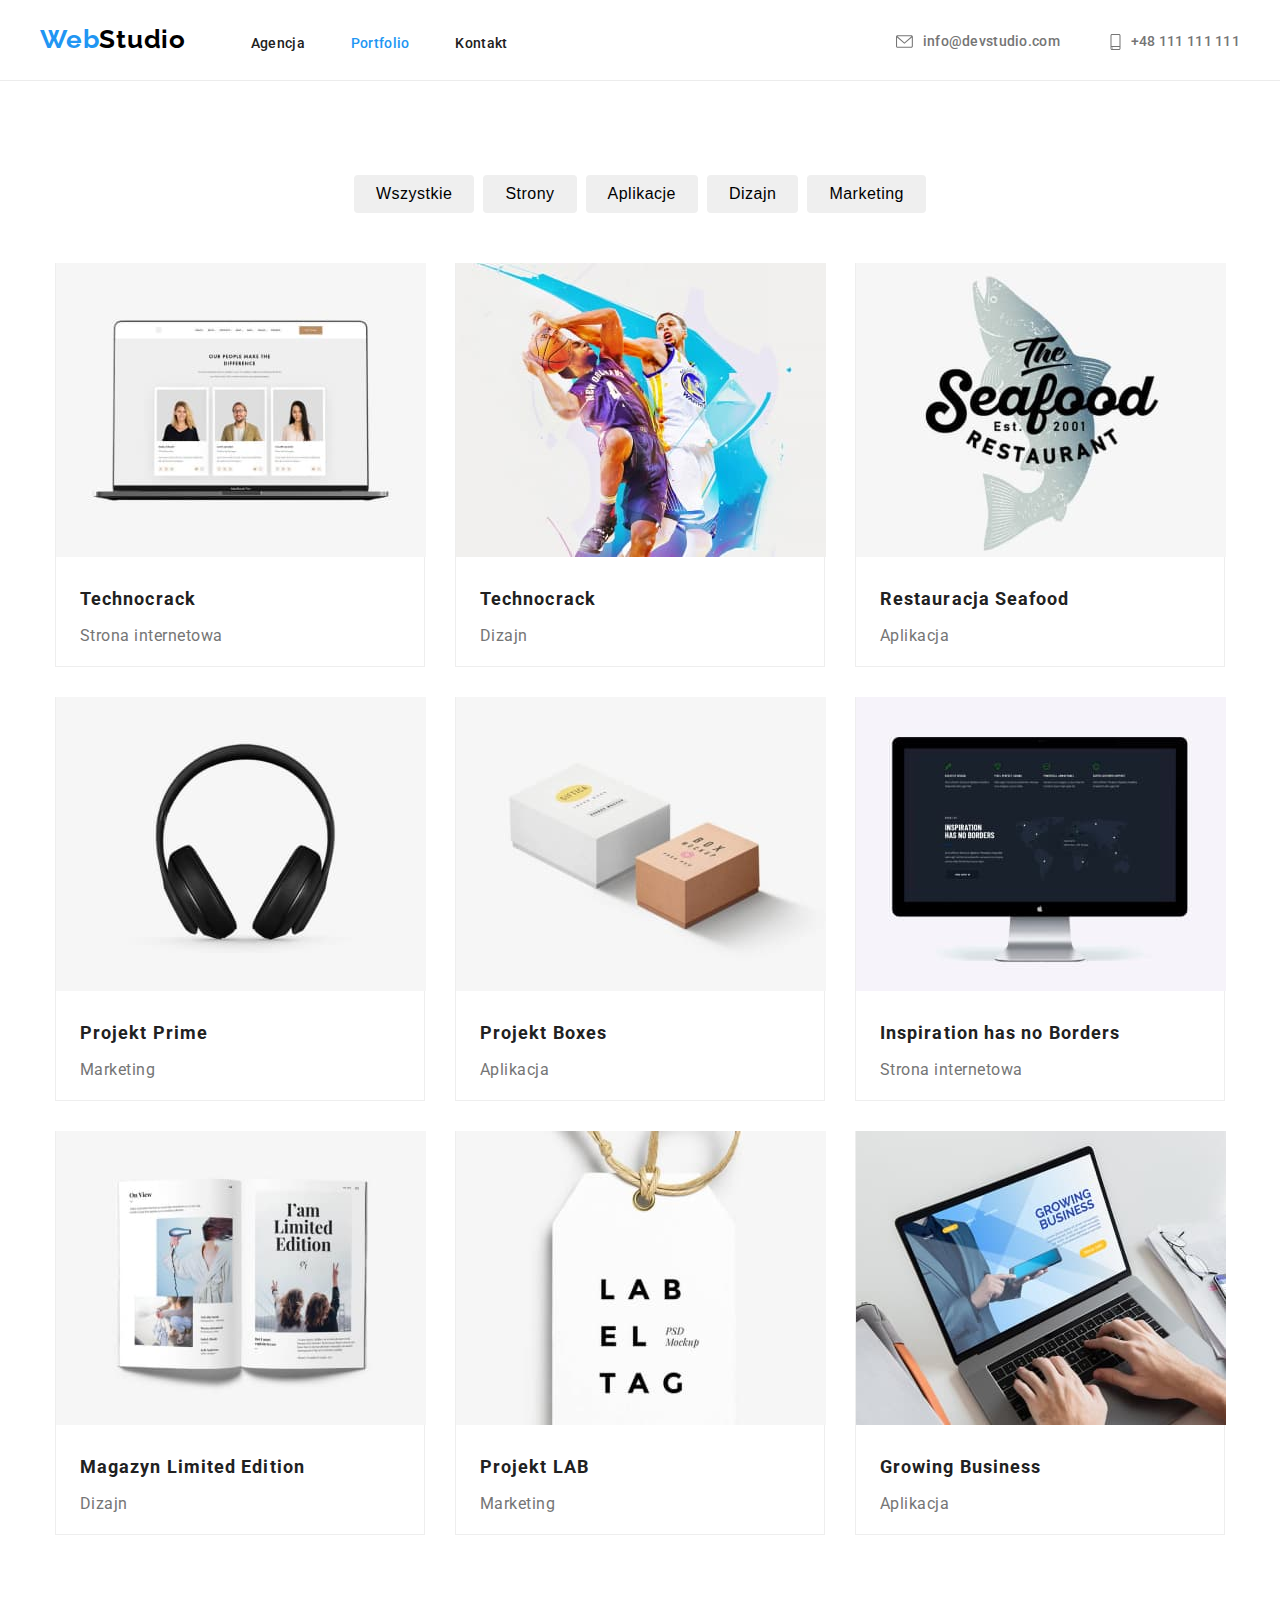
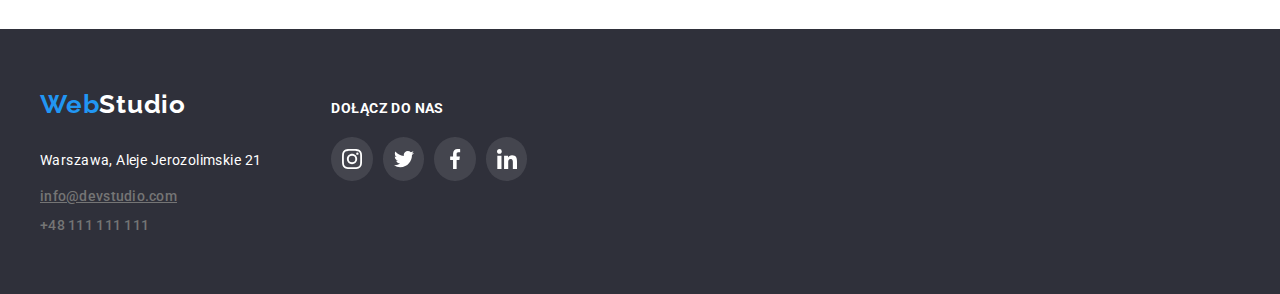
==== portfolio.html @ 8766a5df "cloned" ====
<!DOCTYPE html>
<html lang="en">
  <head>
    <meta charset="UTF-8" />
    <meta http-equiv="X-UA-Compatible" content="IE=edge" />
    <meta name="viewport" content="width=device-width, initial-scale=1.0" />
    <title>Portfolio</title>
    <link
      rel="stylesheet"
      href="https://cdnjs.cloudflare.com/ajax/libs/modern-normalize/1.1.0/modern-normalize.min.css"
      integrity="sha512-wpPYUAdjBVSE4KJnH1VR1HeZfpl1ub8YT/NKx4PuQ5NmX2tKuGu6U/JRp5y+Y8XG2tV+wKQpNHVUX03MfMFn9Q=="
      crossorigin="anonymous"
      referrerpolicy="no-referrer"
    />
    <link rel="preconnect" href="https://fonts.googleapis.com" />
    <link rel="preconnect" href="https://fonts.gstatic.com" crossorigin />
    <link
      href="https://fonts.googleapis.com/css2?family=Raleway:wght@700&family=Roboto:wght@400;500;700;900&display=swap"
      rel="stylesheet"
    />
    <link rel="stylesheet" href="CSS/styles.css" />
  </head>
  <body>
    <header class="container-header">
      <div class="class-header">
        <div class="logo">
          <a class="logo-studio-black" href="./index.html"
            ><span class="logo-web">Web</span>Studio</a
          >
        </div>
        <nav>
          <ul class="nav-container">
            <li class="nav-list">
              <a class="navigation-1" href="Agencja">Agencja</a>
            </li>
            <li class="nav-list">
              <a class="navigation-2" href="./portfolio.html">Portfolio</a>
            </li>
            <li class="nav-list">
              <a class="navigation-1" href="kontakt">Kontakt</a>
            </li>
          </ul>
        </nav>
        <ul class="contact-container">
          <li>
            <a class="mail-header" href="mailto:info@devstudio.com">
              <svg class="icon-header" width="17px" height="13px">
                <use
                  class="communicationiconsvg"
                  href="./images/icons.svg#icon-envelope"
                ></use>
              </svg>
              info@devstudio.com</a
            >
          </li>
          <li>
            <a class="phone" href="tel:+48111111111">
              <svg class="icon-header" width="11px" height="16px">
                <use
                  class="communicationiconsvg"
                  href="./images/icons.svg#icon-phone"
                ></use>
              </svg>
              +48 111 111 111</a
            >
          </li>
        </ul>
      </div>
    </header>
    <main>
      <!-- lista -->
      <section>
        <div class="portfolio">
          <ul class="menu">
            <li class="menu-list">
              <button type="button" class="portfolio-buttons">Wszystkie</button>
            </li>
            <li class="menu-list">
              <button type="button" class="portfolio-buttons">Strony</button>
            </li>
            <li class="menu-list">
              <button type="button" class="portfolio-buttons">Aplikacje</button>
            </li>
            <li class="menu-list">
              <button type="button" class="portfolio-buttons">Dizajn</button>
            </li>
            <li class="menu-list">
              <button type="button" class="portfolio-buttons">Marketing</button>
            </li>
          </ul>
        </div>
        <!-- galeria -->
        <div class="gallery-section">
          <ul class="gallery-main">
            <li>
              <div class="image-portfolio">
                <img
                  src="images/Portfolio/img1.jpg"
                  alt="Galeria portfolio - Technocrack"
                  width="370"
                  height="294"
                />
                <h3 class="gallery">Technocrack</h3>
                <p class="sub-gallery">Strona internetowa</p>
              </div>
            </li>
            <li>
              <div class="image-portfolio">
                <img
                  src="images/Portfolio/img2.jpg"
                  alt="Galeria portfolio - Grafika New Orlean vs Golden Star"
                  width="370"
                  height="294"
                />
                <h3 class="gallery">Technocrack</h3>
                <p class="sub-gallery">Dizajn</p>
              </div>
            </li>
            <li>
              <div class="image-portfolio">
                <img
                  src="images/Portfolio/img3.jpg"
                  alt="Galeria portfolio - Restauracja Seafood"
                  width="370"
                  height="294"
                />
                <h3 class="gallery">Restauracja Seafood</h3>
                <p class="sub-gallery">Aplikacja</p>
              </div>
            </li>
            <li>
              <div class="image-portfolio">
                <img
                  src="images/Portfolio/img4.jpg"
                  alt="Galeria portfolio - Projekt Prime"
                  width="370"
                  height="294"
                />
                <h3 class="gallery">Projekt Prime</h3>
                <p class="sub-gallery">Marketing</p>
              </div>
            </li>
            <li>
              <div class="image-portfolio">
                <img
                  src="images/Portfolio/img5.jpg"
                  alt="Galeria portfolio - Projekt Boxes"
                  width="370"
                  height="294"
                />
                <h3 class="gallery">Projekt Boxes</h3>
                <p class="sub-gallery">Aplikacja</p>
              </div>
            </li>
            <li>
              <div class="image-portfolio">
                <img
                  src="images/Portfolio/img6.jpg"
                  alt="Galeria portfolio - Inspiration has no Borders"
                  width="370"
                  height="294"
                />
                <h3 class="gallery">Inspiration has no Borders</h3>
                <p class="sub-gallery">Strona internetowa</p>
              </div>
            </li>
            <li>
              <div class="image-portfolio">
                <img
                  src="images/Portfolio/img7.jpg"
                  alt="Galeria portfolio - Magazyn Limited Edition"
                  width="370"
                  height="294"
                />
                <h3 class="gallery">Magazyn Limited Edition</h3>
                <p class="sub-gallery">Dizajn</p>
              </div>
            </li>
            <li>
              <div class="image-portfolio">
                <img
                  src="images/Portfolio/img8.jpg"
                  alt="Galeria portfolio - Projekt LAB"
                  width="370"
                  height="294"
                />
                <h3 class="gallery">Projekt LAB</h3>
                <p class="sub-gallery">Marketing</p>
              </div>
            </li>
            <li>
              <div class="image-portfolio">
                <img
                  src="images/Portfolio/img9.jpg"
                  alt="Galeria portfolio - Growing Business"
                  width="370"
                  height="294"
                />
                <h3 class="gallery">Growing Business</h3>
                <p class="sub-gallery">Aplikacja</p>
              </div>
            </li>
          </ul>
        </div>
      </section>
    </main>
    <footer class="section-footer">
      <section class="footer-container">
        <div>
          <div class="logo-footer">
            <a href="./index.html" class="logo-studio-white">
              <span class="logo-web">Web</span>Studio</a
            >
          </div>
          <ul class="footer-mail">
            <li class="footer">
              <address class="address">
                Warszawa, Aleje Jerozolimskie 21
              </address>
            </li>
            <li class="footer">
              <a class="mail-portfolio-footer" href="mailto:info@devstudio.com"
                >info@devstudio.com</a
              >
            </li>
            <li class="footer">
              <a class="phone" href="tel:+48111111111">+48 111 111 111</a>
            </li>
          </ul>
        </div>
        <div>
          <h3 class="join">DOŁĄCZ DO NAS</h3>
          <div class="join-middle-box">
            <a class="icons" href="https://www.instagram.com">
              <svg width="20" height="20">
                <use href="./images/icons.svg#icon-instagram"></use>
              </svg>
            </a>
            <a class="icons" href="https://www.twitter.com">
              <svg width="20" height="20">
                <use href="./images/icons.svg#icon-twitter"></use>
              </svg>
            </a>
            <a class="icons" href="https://www.facebook.com">
              <svg width="20" height="20">
                <use href="./images/icons.svg#icon-facebook"></use>
              </svg>
            </a>
            <a class="icons" href="https://www.linkedin.com">
              <svg width="20" height="20">
                <use href="./images/icons.svg#icon-linkedin"></use>
              </svg>
            </a>
          </div>
        </div>
      </section>
    </footer>
  </body>
</html>
---- CSS/styles.css ----
* {
  margin: 0;
  padding: 0;
  box-sizing: border-box;
}
body {
  font-family: "Roboto", sans-serif;
  color: #212121;
}
ul {
  list-style-type: none;
}
.navigation-1 {
  font-weight: 500;
  font-size: 14px;
  line-height: 1.14;
  letter-spacing: 0.02em;
  text-decoration: none;
  color: #212121;
}
.navigation-2 {
  font-weight: 500;
  font-size: 14px;
  line-height: 1.14;
  letter-spacing: 0.02em;
  color: #2196f3;
  text-decoration: none;
}
.navigation-1:hover {
  color: #2196f3;
  cursor: pointer;
  transition: 250ms;
  transition-timing-function: cubic-bezier(0.4, 0, 0.2, 1);
}
.navigation-2:hover {
  color: #2196f3;
  text-decoration: none;
  cursor: pointer;
  transition: 250ms;
  transition-timing-function: cubic-bezier(0.4, 0, 0.2, 1);
}
.navigation-1:focus {
  color: #2196f3;
  cursor: pointer;
  transition: 250ms;
  transition-timing-function: cubic-bezier(0.4, 0, 0.2, 1);
}
.navigation-2:focus {
  color: #2196f3;
  text-decoration: none;
  cursor: pointer;
  transition: 250ms;
  transition-timing-function: cubic-bezier(0.4, 0, 0.2, 1);
}
.gallery {
  font-weight: 700;
  font-size: 18px;
  line-height: 2;
  letter-spacing: 0.06em;
  padding-top: 20px;
}
.sub-gallery {
  font-size: 16px;
  line-height: 1.87;
  letter-spacing: 0.03em;
  color: #757575;
  border-color: #757575;
  padding-top: 4px;
}
.portfolio-buttons {
  font-weight: 500;
  font-size: 16px;
  line-height: 1.62;
  text-align: center;
  letter-spacing: 0.03em;
  border: none;
  box-sizing: border-box;
  height: 38px;
  border-radius: 4px;
  padding: 6px 22px 6px 22px;
}
.portfolio-buttons:hover {
  background: #2196f3;
  box-shadow: 0px 3px 1px rgba(0, 0, 0, 0.1), 0px 1px 2px rgba(0, 0, 0, 0.08),
    0px 2px 2px rgba(0, 0, 0, 0.12);
  border: none;
  color: #ffffff;
  cursor: pointer;
  transition: 250ms;
  transition-timing-function: cubic-bezier(0.4, 0, 0.2, 1);
}
.portfolio-buttons:focus {
  background: #2196f3;
  box-shadow: 0px 3px 1px rgba(0, 0, 0, 0.1), 0px 1px 2px rgba(0, 0, 0, 0.08),
    0px 2px 2px rgba(0, 0, 0, 0.12);
  border: none;
  color: #ffffff;
  cursor: pointer;
  transition: 250ms;
  transition-timing-function: cubic-bezier(0.4, 0, 0.2, 1);
}
.logo-web {
  font-family: "Raleway";
  font-style: normal;
  font-weight: 700;
  font-size: 26px;
  line-height: 1.19;
  letter-spacing: 0.03em;
  color: #2196f3;
  text-decoration: none;
}
.logo-studio-white {
  font-family: "Raleway";
  font-style: normal;
  font-weight: 700;
  font-size: 26px;
  line-height: 1.19;
  letter-spacing: 0.03em;
  color: #ffffff;
  text-decoration: none;
}
.logo-studio-black {
  font-family: "Raleway";
  font-style: normal;
  font-weight: 700;
  font-size: 26px;
  line-height: 1.19;
  letter-spacing: 0.03em;
  color: #000000;
  text-decoration: none;
}
.address {
  font-family: "Roboto";
  font-style: normal;
  font-size: 14px;
  line-height: 1.71;
  letter-spacing: 0.03em;
  color: #ffffff;
  text-decoration: none;
}
.mail-header {
  font-family: "Roboto";
  font-style: normal;
  font-weight: 500;
  font-size: 14px;
  line-height: 1.14;
  letter-spacing: 0.02em;
  color: #757575;
  text-decoration: none;
  margin-right: 50px;
  display: flex;
  align-items: center;
}
.mail-header:hover,
.mail-header:focus {
  color: #2196f3;
  text-decoration: none;
  transition: 250ms;
  transition-timing-function: cubic-bezier(0.4, 0, 0.2, 1);
}
.icon-header {
  margin-right: 10px;
}
.first-page {
  width: 1600px;
  height: 600px;
  margin: auto;
  background-image: url(../images/header.jpg);
  background-repeat: no-repeat;
  background-position: center;
}
h1 {
  font-weight: 900;
  font-size: 44px;
  line-height: 1.36;
  text-align: center;
  letter-spacing: 0.06em;
  text-transform: uppercase;
  color: #ffffff;
  padding-top: 200px;
  margin: auto;
}
.order {
  width: 200px;
  height: 50px;
  background: #2196f3;
  box-shadow: 0px 4px 4px rgba(0, 0, 0, 0.15);
  border-radius: 4px;
  font-weight: 700;
  font-size: 16px;
  line-height: 1.87;
  align-items: center;
  text-align: center;
  letter-spacing: 0.06em;
  color: #ffffff;
  cursor: pointer;
  border-radius: 4px;
  border-width: 0px;
}
.button-order {
  display: flex;
  justify-content: center;
  padding-top: 30px;
}
h2 {
  font-weight: 700;
  font-size: 36px;
  line-height: 1.16;
  text-align: center;
  letter-spacing: 0.03em;
  padding-top: 94px;
  padding-bottom: 50px;
  margin: 0 auto;
}
.first-list {
  font-weight: 700;
  font-size: 14px;
  line-height: 1.14;
  letter-spacing: 0.03em;
  text-transform: uppercase;
  margin-top: 30px;
}
.first-list-paragraph {
  font-size: 14px;
  line-height: 1.71;
  letter-spacing: 0.03em;
  color: #757575;
  margin-top: 10px;
}
.our-team-header {
  font-weight: 500;
  font-size: 16px;
  line-height: 1.18;
  letter-spacing: 0.03em;
}
.our-team-list {
  box-sizing: border-box;
  width: 270px;
  height: 428px;
  background: #ffffff;
  box-shadow: 0px 1px 3px rgba(0, 0, 0, 0.12), 0px 1px 1px rgba(0, 0, 0, 0.14),
    0px 2px 1px rgba(0, 0, 0, 0.2);
  border-radius: 0px 0px 4px 4px;
}
.our-team-p {
  font-size: 16px;
  line-height: 1.18;
  letter-spacing: 0.03em;
  color: #757575;
}
.container-header {
  max-width: 100%;
  margin: 0 auto;
  border-bottom: 1px solid rgba(236, 236, 236, 1);
}
.container {
  max-width: 1170px;
  margin: 0 auto;
}
.class-header {
  width: 1200px;
  height: 80px;
  display: flex;
  margin: 0 auto;
  align-items: baseline;
  justify-content: space-between;
}
.nav-container {
  display: flex;
  margin-left: -290px;
}
.nav-list:not(:last-child) {
  margin-right: 46px;
}
.contact-container {
  display: flex;
  justify-content: flex-end;
  align-items: center;
}
.contact {
  justify-content: flex-end;
}
.lorem {
  display: flex;
  padding-top: 94px;
  justify-content: center;
}
.about-us {
  display: flex;
  justify-content: space-between;
}
.our-team {
  display: flex;
  justify-content: space-between;
  margin: auto;
}
.our-team-box {
  width: 100%;
  background-color: #f5f4fa;
  padding-bottom: 94px;
  margin: auto;
}
.image {
  width: 270px;
  height: 428px;
  background: #ffffff;
  box-shadow: 0px 1px 3px rgba(0, 0, 0, 0.12), 0px 1px 1px rgba(0, 0, 0, 0.14),
    0px 2px 1px rgba(0, 0, 0, 0.2);
  border-radius: 0px 0px 4px 4px;
}
.image > h3 {
  text-align: center;
  padding-top: 30px;
}
.image > p {
  text-align: center;
  padding-top: 10px;
}
.mail-main-footer {
  font-weight: 500;
  font-size: 14px;
  line-height: 1.14;
  letter-spacing: 0.02em;
  color: #757575;
  text-decoration: none;
}
.mail-main-footer:hover {
  color: #2196f3;
  transition: 250ms;
  transition-timing-function: cubic-bezier(0.4, 0, 0.2, 1);
}
.mail-main-footer:focus {
  color: #2196f3;
  transition: 250ms;
  transition-timing-function: cubic-bezier(0.4, 0, 0.2, 1);
}
.mail-portfolio-footer {
  font-weight: 500;
  font-size: 14px;
  line-height: 1.14;
  letter-spacing: 0.02em;
  color: #757575;
  text-decoration: none;
  text-decoration: underline;
}
.mail-portfolio-footer:hover {
  color: #2196f3;
  transition: 250ms;
  transition-timing-function: cubic-bezier(0.4, 0, 0.2, 1);
}
.mail-portfolio-footer:focus {
  color: #2196f3;
  transition: 250ms;
  transition-timing-function: cubic-bezier(0.4, 0, 0.2, 1);
}
.phone {
  text-decoration: none;
  font-weight: 500;
  font-size: 14px;
  line-height: 1.14;
  letter-spacing: 0.02em;
  color: #757575;
  display: flex;
  align-items: center;
}
.phone:hover,
.phone:focus {
  color: #2196f3;
  transition: 250ms;
  transition-timing-function: cubic-bezier(0.4, 0, 0.2, 1);
}
.section-footer {
  width: 100%;
  background: #2f303a;
  margin: auto;
}
.footer-items {
  width: 1200px;
  display: flex;
  flex-direction: column;
}
.footer-container {
  width: 1200px;
  margin: auto;
  display: flex;
}
.logo-footer {
  box-sizing: border-box;
  max-width: 1200px;
  padding-top: 60px;
  padding-bottom: 20px;
}
.footer-mail {
  padding-bottom: 60px;
  line-height: 1.71;
}
.menu {
  display: flex;
  justify-content: space-between;
  box-sizing: border-box;
  width: 572px;
}

.menu-list:not(:last-child) {
  margin-right: 8px;
}
.gallery-main {
  display: flex;
  flex-wrap: wrap;
  gap: 30px;
  padding-top: 50px;
  margin: auto;
}
.gallery-list {
  flex-basis: calc((100% - 60px) / 3);
}
.image-portfolio {
  width: 370px;
  height: 404px;
  box-sizing: border-box;
  background: #ffffff;
  border-bottom: 1px solid #eeeeee;
  border-left: 1px solid #eeeeee;
  border-right: 1px solid #eeeeee;
  cursor: pointer;
}
.image-portfolio:hover {
  box-shadow: 0px 1px 1px rgba(0, 0, 0, 0.12), 0px 4px 4px rgba(0, 0, 0, 0.06),
    1px 4px 6px rgba(0, 0, 0, 0.16);
  transition: 250ms;
  transition-timing-function: cubic-bezier(0.4, 0, 0.2, 1);
}
.image-portfolio:focus {
  box-shadow: 0px 1px 1px rgba(0, 0, 0, 0.12), 0px 4px 4px rgba(0, 0, 0, 0.06),
    1px 4px 6px rgba(0, 0, 0, 0.16);
  transition: 250ms;
  transition-timing-function: cubic-bezier(0.4, 0, 0.2, 1);
}
.image-portfolio > h3 {
  padding-left: 24px;
}
.image-portfolio > p {
  padding-left: 24px;
  padding-bottom: 20px;
}
.footer {
  padding-top: 9px;
}
.logo {
  padding-top: 24px;
}
.portfolio {
  box-sizing: border-box;
  width: 572px;
  display: flex;
  justify-content: space-between;
  margin: auto;
  padding-top: 94px;
}
.gallery-section {
  max-width: 1170px;
  margin: auto;
  padding-bottom: 94px;
}
.icons-social-media {
  display: flex;
  justify-content: center;
}
.icon-team {
  display: flex;
  justify-content: center;
  align-items: center;
  fill: #afb1b8;
  margin-top: 16px;
  margin-right: 10px;
  height: 44px;
  width: 44px;
  border-radius: 50%;
}
.icons-social-media > a:not(:last-child) {
  margin-right: 10px;
}
.div-lorem {
  width: 270px;
  height: 120px;
  background-color: rgba(245, 244, 250, 1);
  display: flex;
  justify-content: center;
  align-items: center;
}
.communicationiconsvg {
  fill: #757575;
}
.mail-header:hover .communicationiconsvg {
  fill: #2196f3;
  transition: 250ms;
  transition-timing-function: cubic-bezier(0.4, 0, 0.2, 1);
}
.phone:hover .communicationiconsvg {
  fill: #2196f3;
  transition: 250ms;
  transition-timing-function: cubic-bezier(0.4, 0, 0.2, 1);
}
.mail-header:focus .communicationiconsvg {
  fill: #2196f3;
  transition: 250ms;
  transition-timing-function: cubic-bezier(0.4, 0, 0.2, 1);
}
.phone:focus .communicationiconsvg {
  fill: #2196f3;
  transition: 250ms;
  transition-timing-function: cubic-bezier(0.4, 0, 0.2, 1);
}
.icon-lorem {
  fill: #afb1b8;
}
.icon-team:hover,
.icon-team:focus {
  background-color: #2196f3;
  fill: #ffffff;
  border-radius: 50%;
  transition: 250ms;
  transition-timing-function: cubic-bezier(0.4, 0, 0.2, 1);
}
.our-clients {
  width: 100%;
}
.clients-box {
  fill: rgba(175, 177, 184, 1);
  width: 170px;
  height: 92px;
  border: 1px solid #afb1b8;
  border-radius: 4px;
  display: flex;
  justify-content: center;
  align-items: center;
  cursor: pointer;
}
.clients-box:hover {
  fill: #2196f3;
  border-color: #2196f3;
  transition: 250ms;
  transition-timing-function: cubic-bezier(0.4, 0, 0.2, 1);
}
.clients-box:focus {
  fill: #2196f3;
  border-color: #2196f3;
  transition: 250ms;
  transition-timing-function: cubic-bezier(0.4, 0, 0.2, 1);
}

.clients-box:not(:last-child) {
  margin-right: 30px;
}
.clients-menu {
  display: flex;
  justify-content: center;
  align-items: center;
  width: 1200px;
  margin: auto;
  margin-bottom: 94px;
}
.join {
  font-weight: 700;
  font-size: 14px;
  line-height: 1.14;
  letter-spacing: 0.03em;
  text-transform: uppercase;
  color: #ffffff;
  margin-bottom: 20px;
  margin-top: 72px;
  margin-left: 70px;
}
.icons {
  display: flex;
  justify-content: center;
  align-items: center;
  background-color: rgba(255, 255, 255, 0.1);
  fill: #ffffff;
  margin-right: 10px;
  height: 44px;
  width: 44px;
  border-radius: 50%;
}
.icons:hover,
.icons:focus {
  background-color: #2196f3;
  transition: 250ms;
  transition-timing-function: cubic-bezier(0.4, 0, 0.2, 1);
}
.join-middle-box {
  width: 206px;
  display: flex;
  margin-left: 70px;
}
.img-header {
  position: cover;
}
.main-foto {
  width: 1600px;
  height: 600px;
  margin: auto;
}
.about-us-description {
  height: 70px;
  width: 370px;
  position: relative;
  bottom: 74px;
  background: rgba(47, 48, 58, 0.8);
  margin: 0;
  padding: 0;
  display: flex;
  justify-content: center;
  align-items: center;
}
.about-us-description > p {
  font-weight: 700;
  font-size: 14px;
  line-height: 1.14;
  text-align: center;
  letter-spacing: 0.03em;
  text-transform: uppercase;
  color: #ffffff;
}
.backdrop {
  position: fixed;
  left: 0;
  top: 0;
  width: 100%;
  height: 100%;
  background-color: rgba(0, 0, 0, 0.2);
}
.modal {
  position: absolute;
  top: 50%;
  left: 50%;
  transform: translate(-50%, -50%);
  width: 528px;
  height: 581px;
  background-color: #ffffff;
}
.close-btn {
  position: absolute;
  top: 8px;
  right: 8px;
  width: 30px;
  height: 30px;
  background-color: rgba(255, 255, 255, 1);
  border: 1px solid rgba(0, 0, 0, 0.1);
  border-radius: 50%;
  cursor: pointer;
}
.is-hiden {
  opacity: 0;
  visibility: hidden;
  pointer-events: none;
}
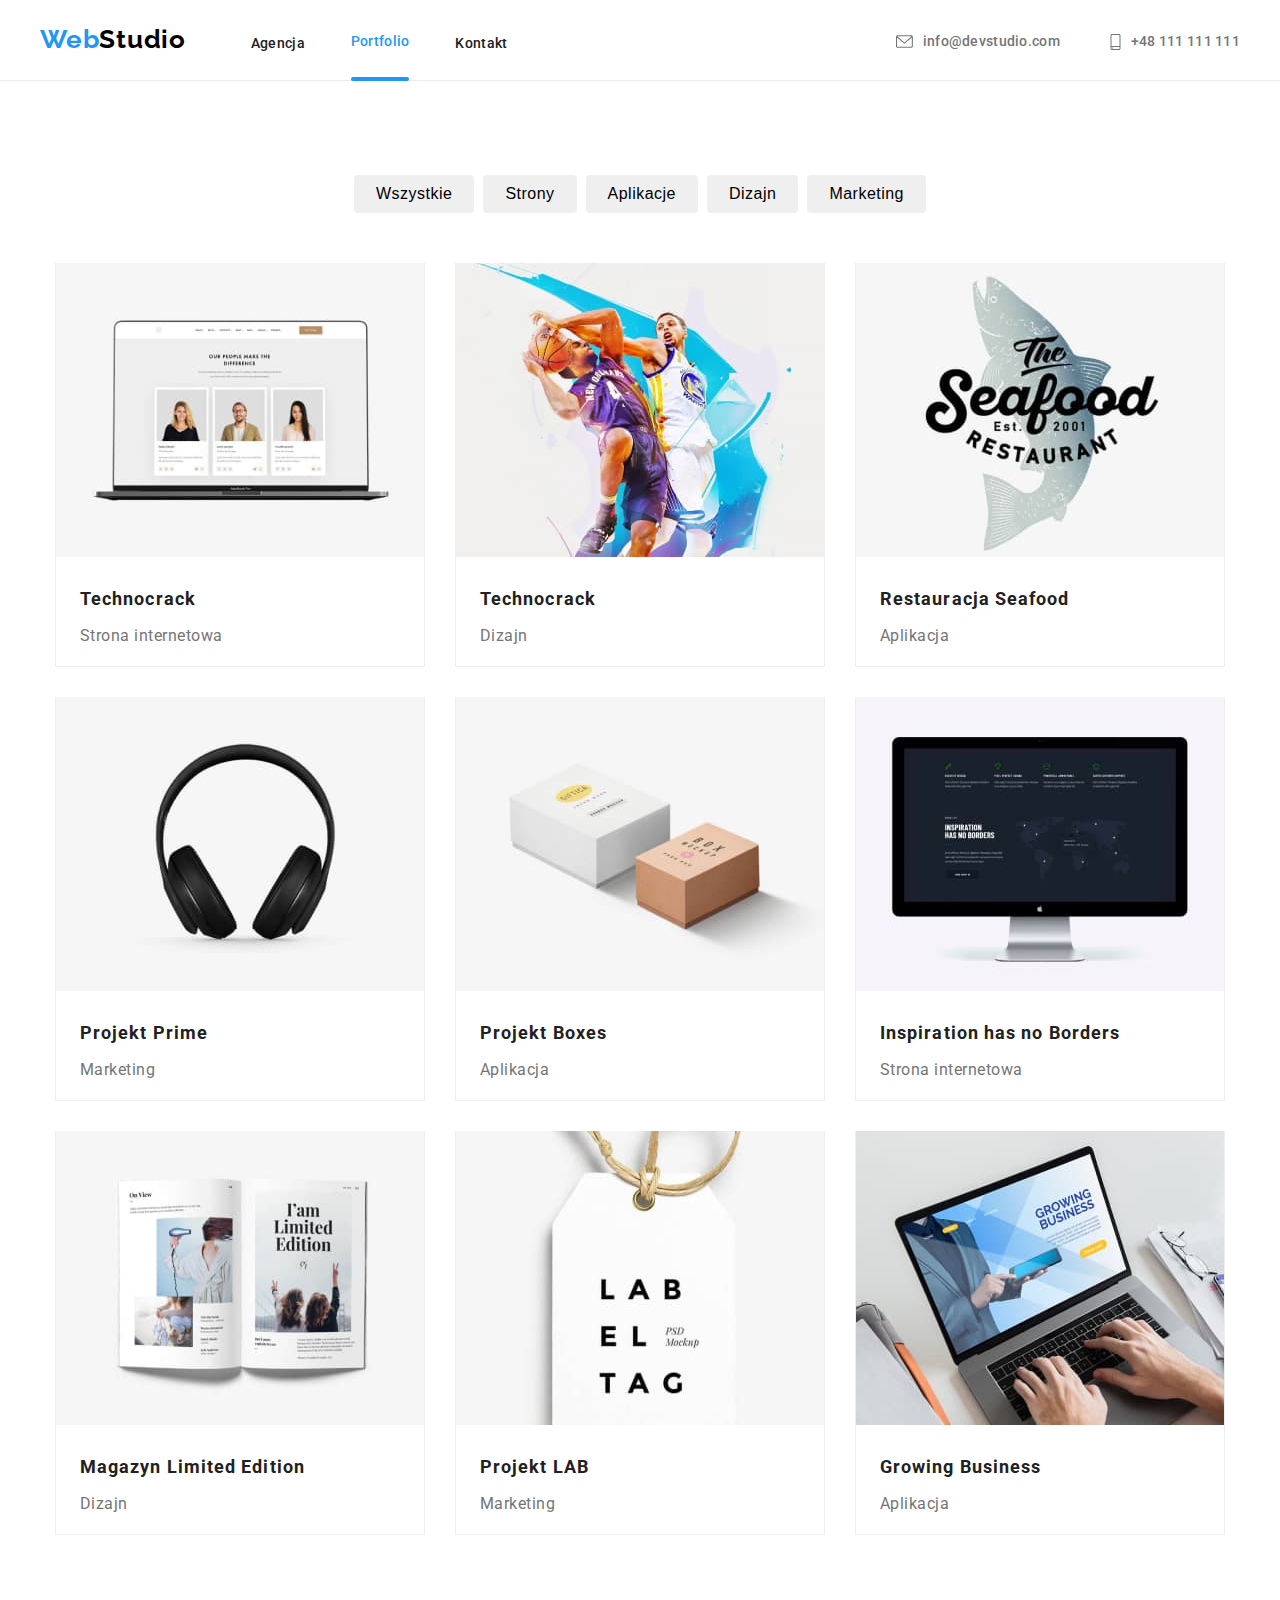
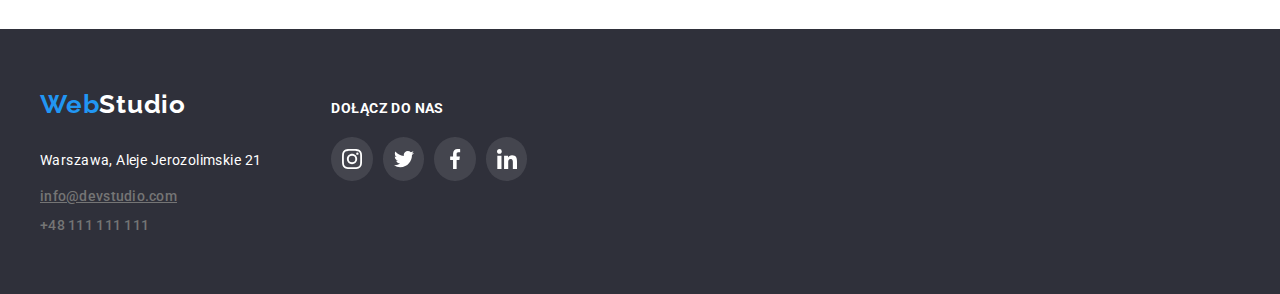
==== commit 9ddd68d3: "last commit" ====
--- a/portfolio.html
+++ b/portfolio.html
@@ -34,7 +34,11 @@
               <a class="navigation-1" href="Agencja">Agencja</a>
             </li>
             <li class="nav-list">
-              <a class="navigation-2" href="./portfolio.html">Portfolio</a>
+              <a
+                href="./portfolio.html"
+                class="link nav-menu-link nav-menu-link--active"
+                >Portfolio</a
+              >
             </li>
             <li class="nav-list">
               <a class="navigation-1" href="kontakt">Kontakt</a>
@@ -94,108 +98,180 @@
           <ul class="gallery-main">
             <li>
               <div class="image-portfolio">
-                <img
-                  src="images/Portfolio/img1.jpg"
-                  alt="Galeria portfolio - Technocrack"
-                  width="370"
-                  height="294"
-                />
+                <div class="work-box">
+                  <img
+                    src="images/Portfolio/img1.jpg"
+                    alt="Galeria portfolio - Technocrack"
+                    width="370"
+                    height="294"
+                  />
+                  <p class="work-overlay">
+                    Technocrack jest popularną platformą wykorzystywaną do
+                    rozpowszechniania koronawirusa. Firmy wykorzystują tę
+                    platformę do celów szpiegowskich i ataków na
+                    niezabezpieczone serwery konkurencji
+                  </p>
+                </div>
                 <h3 class="gallery">Technocrack</h3>
                 <p class="sub-gallery">Strona internetowa</p>
               </div>
             </li>
             <li>
               <div class="image-portfolio">
-                <img
-                  src="images/Portfolio/img2.jpg"
-                  alt="Galeria portfolio - Grafika New Orlean vs Golden Star"
-                  width="370"
-                  height="294"
-                />
+                <div class="work-box">
+                  <img
+                    src="images/Portfolio/img2.jpg"
+                    alt="Galeria portfolio - Grafika New Orlean vs Golden Star"
+                    width="370"
+                    height="294"
+                  />
+                  <p class="work-overlay">
+                    Technocrack jest popularną platformą wykorzystywaną do
+                    rozpowszechniania koronawirusa. Firmy wykorzystują tę
+                    platformę do celów szpiegowskich i ataków na
+                    niezabezpieczone serwery konkurencji
+                  </p>
+                </div>
                 <h3 class="gallery">Technocrack</h3>
                 <p class="sub-gallery">Dizajn</p>
               </div>
             </li>
             <li>
               <div class="image-portfolio">
-                <img
-                  src="images/Portfolio/img3.jpg"
-                  alt="Galeria portfolio - Restauracja Seafood"
-                  width="370"
-                  height="294"
-                />
+                <div class="work-box">
+                  <img
+                    src="images/Portfolio/img3.jpg"
+                    alt="Galeria portfolio - Restauracja Seafood"
+                    width="370"
+                    height="294"
+                  />
+                  <p class="work-overlay">
+                    Technocrack jest popularną platformą wykorzystywaną do
+                    rozpowszechniania koronawirusa. Firmy wykorzystują tę
+                    platformę do celów szpiegowskich i ataków na
+                    niezabezpieczone serwery konkurencji
+                  </p>
+                </div>
                 <h3 class="gallery">Restauracja Seafood</h3>
                 <p class="sub-gallery">Aplikacja</p>
               </div>
             </li>
             <li>
               <div class="image-portfolio">
-                <img
-                  src="images/Portfolio/img4.jpg"
-                  alt="Galeria portfolio - Projekt Prime"
-                  width="370"
-                  height="294"
-                />
+                <div class="work-box">
+                  <img
+                    src="images/Portfolio/img4.jpg"
+                    alt="Galeria portfolio - Projekt Prime"
+                    width="370"
+                    height="294"
+                  />
+                  <p class="work-overlay">
+                    Technocrack jest popularną platformą wykorzystywaną do
+                    rozpowszechniania koronawirusa. Firmy wykorzystują tę
+                    platformę do celów szpiegowskich i ataków na
+                    niezabezpieczone serwery konkurencji
+                  </p>
+                </div>
                 <h3 class="gallery">Projekt Prime</h3>
                 <p class="sub-gallery">Marketing</p>
               </div>
             </li>
             <li>
               <div class="image-portfolio">
-                <img
-                  src="images/Portfolio/img5.jpg"
-                  alt="Galeria portfolio - Projekt Boxes"
-                  width="370"
-                  height="294"
-                />
+                <div class="work-box">
+                  <img
+                    src="images/Portfolio/img5.jpg"
+                    alt="Galeria portfolio - Projekt Boxes"
+                    width="370"
+                    height="294"
+                  />
+                  <p class="work-overlay">
+                    Technocrack jest popularną platformą wykorzystywaną do
+                    rozpowszechniania koronawirusa. Firmy wykorzystują tę
+                    platformę do celów szpiegowskich i ataków na
+                    niezabezpieczone serwery konkurencji
+                  </p>
+                </div>
                 <h3 class="gallery">Projekt Boxes</h3>
                 <p class="sub-gallery">Aplikacja</p>
               </div>
             </li>
             <li>
               <div class="image-portfolio">
-                <img
-                  src="images/Portfolio/img6.jpg"
-                  alt="Galeria portfolio - Inspiration has no Borders"
-                  width="370"
-                  height="294"
-                />
+                <div class="work-box">
+                  <img
+                    src="images/Portfolio/img6.jpg"
+                    alt="Galeria portfolio - Inspiration has no Borders"
+                    width="370"
+                    height="294"
+                  />
+                  <p class="work-overlay">
+                    Technocrack jest popularną platformą wykorzystywaną do
+                    rozpowszechniania koronawirusa. Firmy wykorzystują tę
+                    platformę do celów szpiegowskich i ataków na
+                    niezabezpieczone serwery konkurencji
+                  </p>
+                </div>
                 <h3 class="gallery">Inspiration has no Borders</h3>
                 <p class="sub-gallery">Strona internetowa</p>
               </div>
             </li>
             <li>
               <div class="image-portfolio">
-                <img
-                  src="images/Portfolio/img7.jpg"
-                  alt="Galeria portfolio - Magazyn Limited Edition"
-                  width="370"
-                  height="294"
-                />
+                <div class="work-box">
+                  <img
+                    src="images/Portfolio/img7.jpg"
+                    alt="Galeria portfolio - Magazyn Limited Edition"
+                    width="370"
+                    height="294"
+                  />
+                  <p class="work-overlay">
+                    Technocrack jest popularną platformą wykorzystywaną do
+                    rozpowszechniania koronawirusa. Firmy wykorzystują tę
+                    platformę do celów szpiegowskich i ataków na
+                    niezabezpieczone serwery konkurencji
+                  </p>
+                </div>
                 <h3 class="gallery">Magazyn Limited Edition</h3>
                 <p class="sub-gallery">Dizajn</p>
               </div>
             </li>
             <li>
               <div class="image-portfolio">
-                <img
-                  src="images/Portfolio/img8.jpg"
-                  alt="Galeria portfolio - Projekt LAB"
-                  width="370"
-                  height="294"
-                />
+                <div class="work-box">
+                  <img
+                    src="images/Portfolio/img8.jpg"
+                    alt="Galeria portfolio - Projekt LAB"
+                    width="370"
+                    height="294"
+                  />
+                  <p class="work-overlay">
+                    Technocrack jest popularną platformą wykorzystywaną do
+                    rozpowszechniania koronawirusa. Firmy wykorzystują tę
+                    platformę do celów szpiegowskich i ataków na
+                    niezabezpieczone serwery konkurencji
+                  </p>
+                </div>
                 <h3 class="gallery">Projekt LAB</h3>
                 <p class="sub-gallery">Marketing</p>
               </div>
             </li>
             <li>
               <div class="image-portfolio">
-                <img
-                  src="images/Portfolio/img9.jpg"
-                  alt="Galeria portfolio - Growing Business"
-                  width="370"
-                  height="294"
-                />
+                <div class="work-box">
+                  <img
+                    src="images/Portfolio/img9.jpg"
+                    alt="Galeria portfolio - Growing Business"
+                    width="370"
+                    height="294"
+                  />
+                  <p class="work-overlay">
+                    Technocrack jest popularną platformą wykorzystywaną do
+                    rozpowszechniania koronawirusa. Firmy wykorzystują tę
+                    platformę do celów szpiegowskich i ataków na
+                    niezabezpieczone serwery konkurencji
+                  </p>
+                </div>
                 <h3 class="gallery">Growing Business</h3>
                 <p class="sub-gallery">Aplikacja</p>
               </div>
--- a/CSS/styles.css
+++ b/CSS/styles.css
@@ -38,6 +38,38 @@
   cursor: pointer;
   transition: 250ms;
   transition-timing-function: cubic-bezier(0.4, 0, 0.2, 1);
+}
+.nav-menu {
+  color: var(--header-text-color);
+  font-weight: 500;
+  line-height: 1.17;
+  letter-spacing: 0.02em;
+}
+
+.nav-menu-link {
+  display: block;
+  position: relative;
+  padding-bottom: 32px;
+  text-decoration: none;
+  font-weight: 500;
+  font-size: 14px;
+  line-height: 16px;
+  letter-spacing: 0.02em;
+}
+
+.nav-menu-link--active {
+  color: #2196f3;
+}
+
+.nav-menu-link--active::after {
+  content: "";
+  position: absolute;
+  left: 0;
+  right: 0;
+  bottom: 0;
+  background-color: #2196f3;
+  height: 4px;
+  border-radius: 2px;
 }
 .navigation-1:focus {
   color: #2196f3;
@@ -650,8 +682,33 @@
   border-radius: 50%;
   cursor: pointer;
 }
-.is-hiden {
+.is-hidden {
   opacity: 0;
   visibility: hidden;
   pointer-events: none;
 }
+.work-box {
+  position: relative;
+  overflow: hidden;
+}
+
+.work-box:hover .work-overlay {
+  transform: translateY(0);
+}
+.work-overlay {
+  position: absolute;
+  top: 0;
+  left: 0;
+  width: 100%;
+  height: 100vh;
+  background: rgba(33, 150, 243, 0.9);
+  transform: translatey(100%);
+  transition: transform 250ms cubic-bezier(0.4, 0, 0.2, 1);
+  font-size: 18px;
+  line-height: 1.5;
+  letter-spacing: 0.03em;
+  color: var(--secondary-text-color);
+  padding: 63px 24px;
+  font-weight: 400;
+  color: #ffffff;
+}
